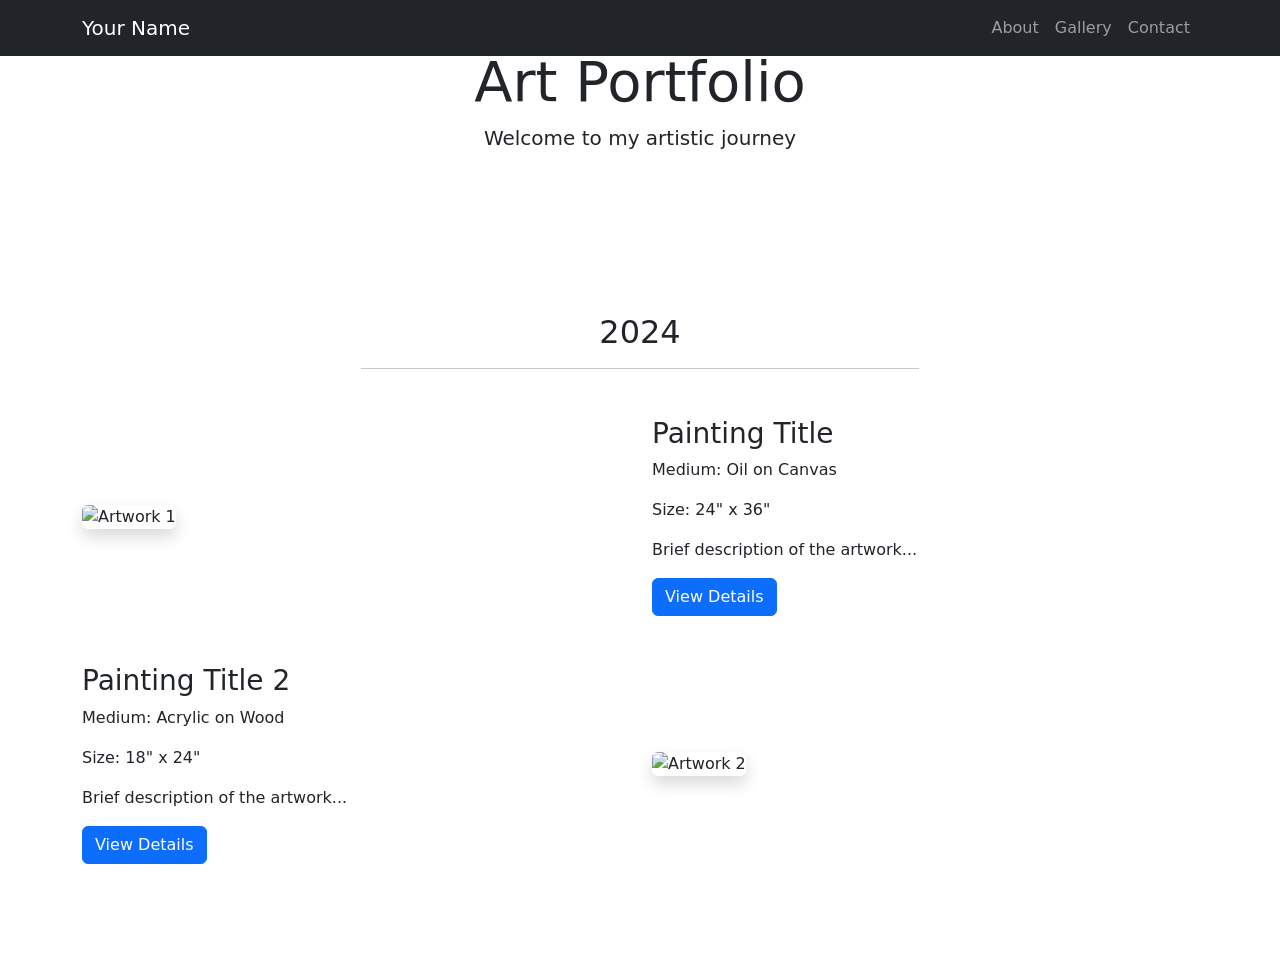
==== index.html @ f644c967 "first commits" ====
<!DOCTYPE html>
<html lang="en">
<head>
    <meta charset="UTF-8">
    <meta name="viewport" content="width=device-width, initial-scale=1.0">
    <title>Artist Portfolio</title>
    <link href="https://cdn.jsdelivr.net/npm/bootstrap@5.3.0/dist/css/bootstrap.min.css" rel="stylesheet">
    <link href="css/style.css" rel="stylesheet">
</head>
<body>
    <!-- Navigation -->
    <nav class="navbar navbar-expand-lg navbar-dark bg-dark fixed-top">
        <div class="container">
            <a class="navbar-brand" href="#">Your Name</a>
            <div class="navbar-nav ms-auto">
                <a class="nav-link" href="#about">About</a>
                <a class="nav-link" href="#gallery">Gallery</a>
                <a class="nav-link" href="#contact">Contact</a>
            </div>
        </div>
    </nav>

    <!-- Hero Section -->
    <header class="hero-section text-center py-5">
        <div class="container">
            <h1 class="display-4">Art Portfolio</h1>
            <p class="lead">Welcome to my artistic journey</p>
        </div>
    </header>

    <!-- Gallery Section -->
    <section id="gallery" class="py-5">
        <div class="container">
            <!-- Year Separator -->
            <div class="year-separator text-center my-5">
                <h2>2024</h2>
                <hr class="w-50 mx-auto">
            </div>

            <!-- Artwork Row - Left -->
            <div class="row align-items-center mb-5">
                <div class="col-md-6">
                    <img src="images/artworks/painting1.jpg" alt="Artwork 1" class="img-fluid rounded shadow">
                </div>
                <div class="col-md-6">
                    <h3>Painting Title</h3>
                    <p>Medium: Oil on Canvas</p>
                    <p>Size: 24" x 36"</p>
                    <p>Brief description of the artwork...</p>
                    <button class="btn btn-primary">View Details</button>
                </div>
            </div>

            <!-- Artwork Row - Right -->
            <div class="row align-items-center mb-5">
                <div class="col-md-6 order-md-2">
                    <img src="images/artworks/painting2.jpg" alt="Artwork 2" class="img-fluid rounded shadow">
                </div>
                <div class="col-md-6 order-md-1">
                    <h3>Painting Title 2</h3>
                    <p>Medium: Acrylic on Wood</p>
                    <p>Size: 18" x 24"</p>
                    <p>Brief description of the artwork...</p>
                    <button class="btn btn-primary">View Details</button>
                </div>
            </div>

            <!-- More artworks... -->
        </div>
    </section>

    <script src="https://cdn.jsdelivr.net/npm/bootstrap@5.3.0/dist/js/bootstrap.bundle.min.js"></script>
    <script src="js/main.js"></script>
</body>
</html>
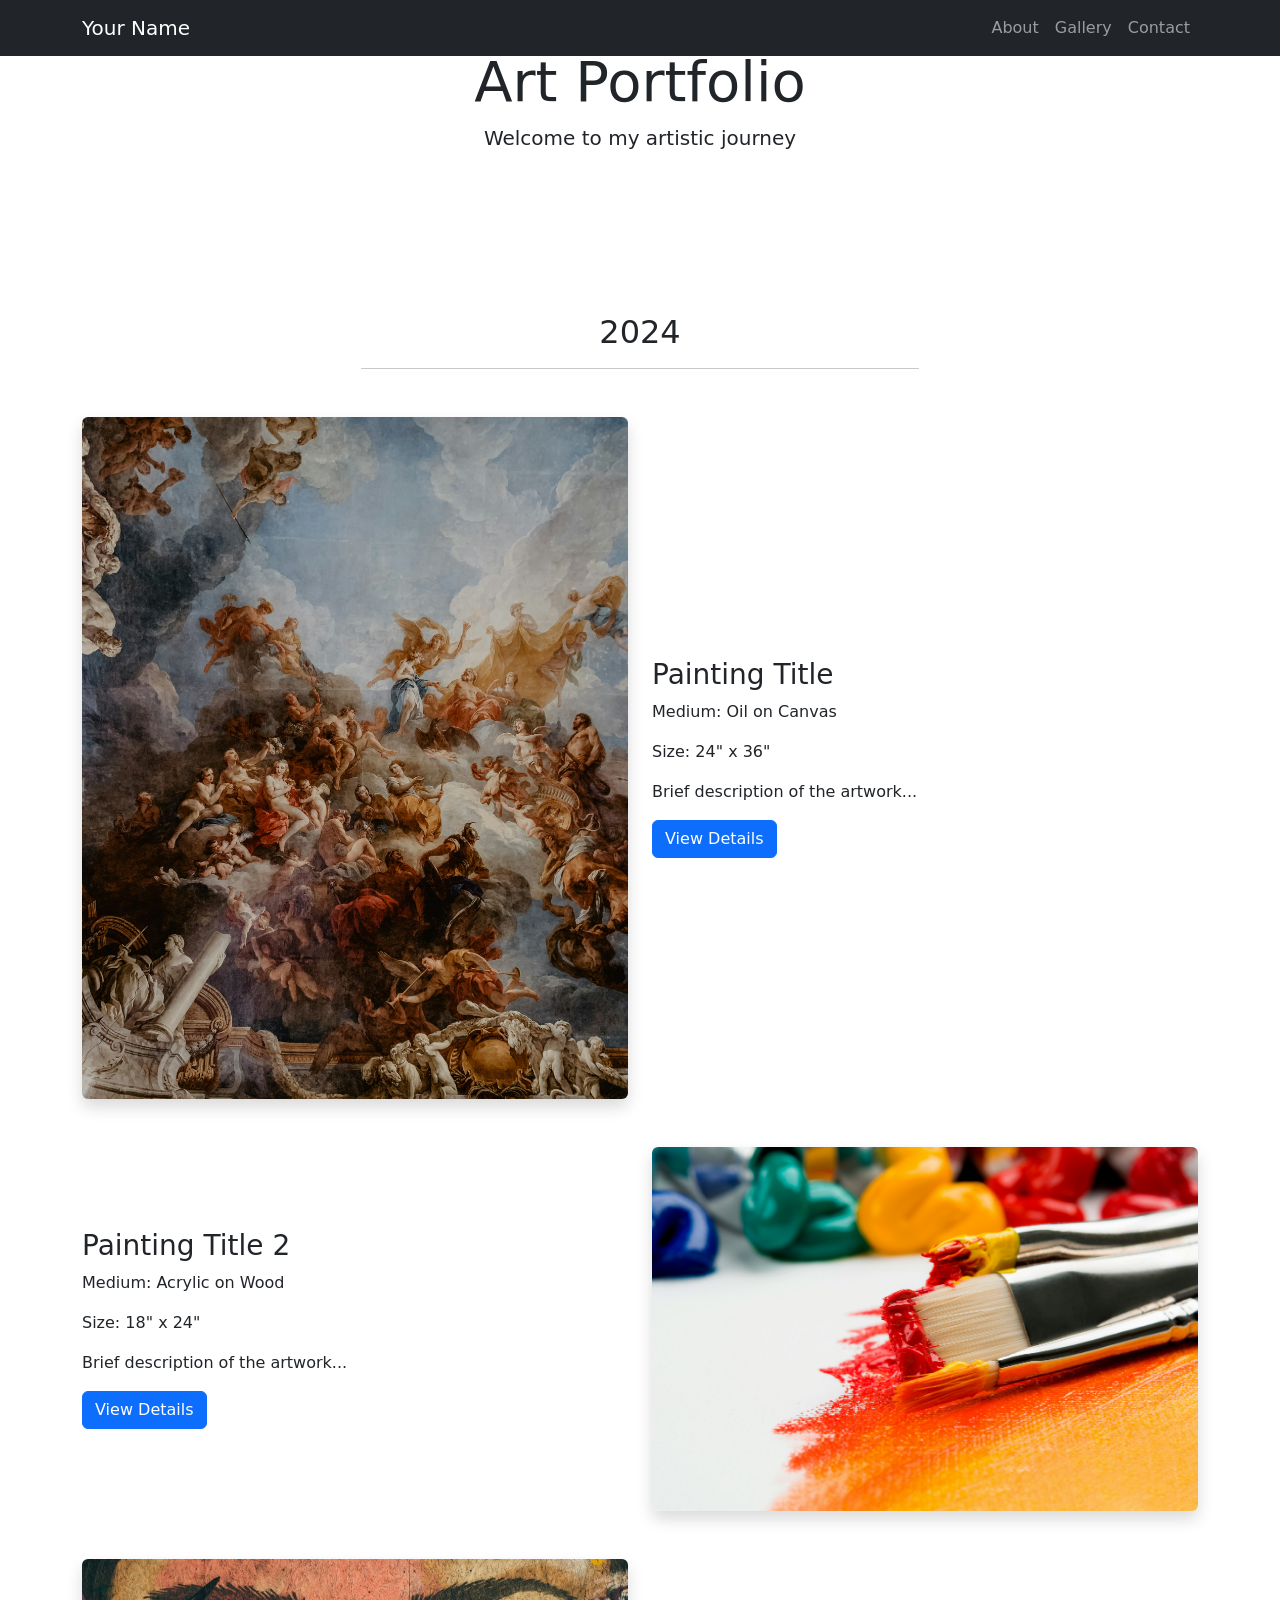
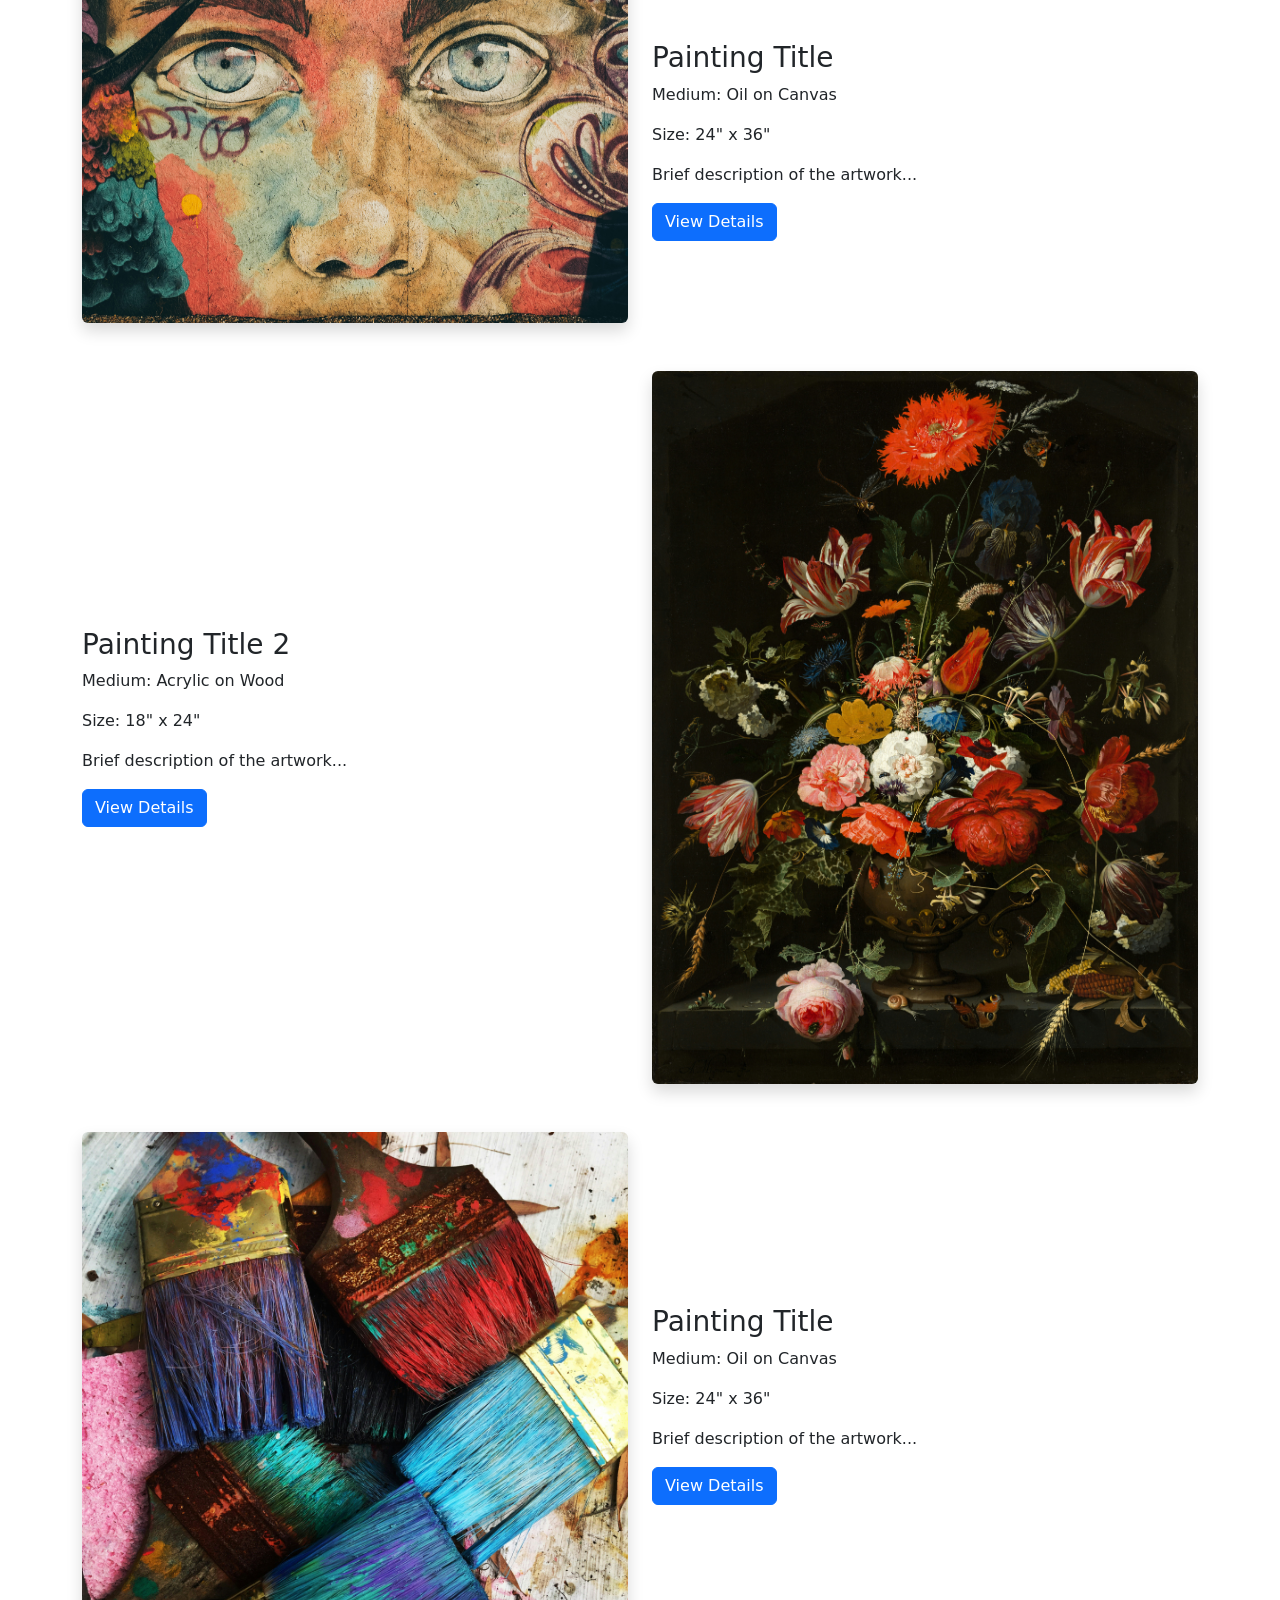
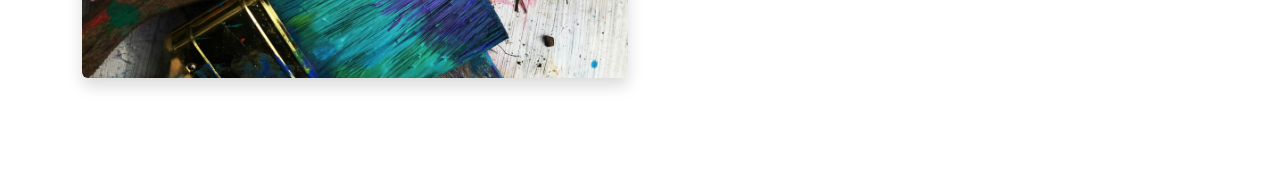
==== commit 74eadcaf: "picture update" ====
--- a/index.html
+++ b/index.html
@@ -40,7 +40,7 @@
             <!-- Artwork Row - Left -->
             <div class="row align-items-center mb-5">
                 <div class="col-md-6">
-                    <img src="images/artworks/painting1.jpg" alt="Artwork 1" class="img-fluid rounded shadow">
+                    <img src="images/adrianna.jpg" alt="Artwork 1" class="img-fluid rounded shadow">
                 </div>
                 <div class="col-md-6">
                     <h3>Painting Title</h3>
@@ -54,7 +54,7 @@
             <!-- Artwork Row - Right -->
             <div class="row align-items-center mb-5">
                 <div class="col-md-6 order-md-2">
-                    <img src="images/artworks/painting2.jpg" alt="Artwork 2" class="img-fluid rounded shadow">
+                    <img src="images/anna.jpg" alt="Artwork 2" class="img-fluid rounded shadow">
                 </div>
                 <div class="col-md-6 order-md-1">
                     <h3>Painting Title 2</h3>
@@ -64,7 +64,45 @@
                     <button class="btn btn-primary">View Details</button>
                 </div>
             </div>
-
+            <!-- Artwork Row - Left -->
+            <div class="row align-items-center mb-5">
+                <div class="col-md-6">
+                    <img src="images/dan.jpg" alt="Artwork 1" class="img-fluid rounded shadow">
+                </div>
+                <div class="col-md-6">
+                    <h3>Painting Title</h3>
+                    <p>Medium: Oil on Canvas</p>
+                    <p>Size: 24" x 36"</p>
+                    <p>Brief description of the artwork...</p>
+                    <button class="btn btn-primary">View Details</button>
+                </div>
+            </div>
+            <!-- Artwork Row - Right -->
+            <div class="row align-items-center mb-5">
+                <div class="col-md-6 order-md-2">
+                    <img src="images/europeana.jpg" alt="Artwork 2" class="img-fluid rounded shadow">
+                </div>
+                <div class="col-md-6 order-md-1">
+                    <h3>Painting Title 2</h3>
+                    <p>Medium: Acrylic on Wood</p>
+                    <p>Size: 18" x 24"</p>
+                    <p>Brief description of the artwork...</p>
+                    <button class="btn btn-primary">View Details</button>
+                </div>
+            </div>
+            <!-- Artwork Row - Left -->
+            <div class="row align-items-center mb-5">
+                <div class="col-md-6">
+                    <img src="images/florida.jpg" alt="Artwork 1" class="img-fluid rounded shadow">
+                </div>
+                <div class="col-md-6">
+                    <h3>Painting Title</h3>
+                    <p>Medium: Oil on Canvas</p>
+                    <p>Size: 24" x 36"</p>
+                    <p>Brief description of the artwork...</p>
+                    <button class="btn btn-primary">View Details</button>
+                </div>
+            </div>
             <!-- More artworks... -->
         </div>
     </section>
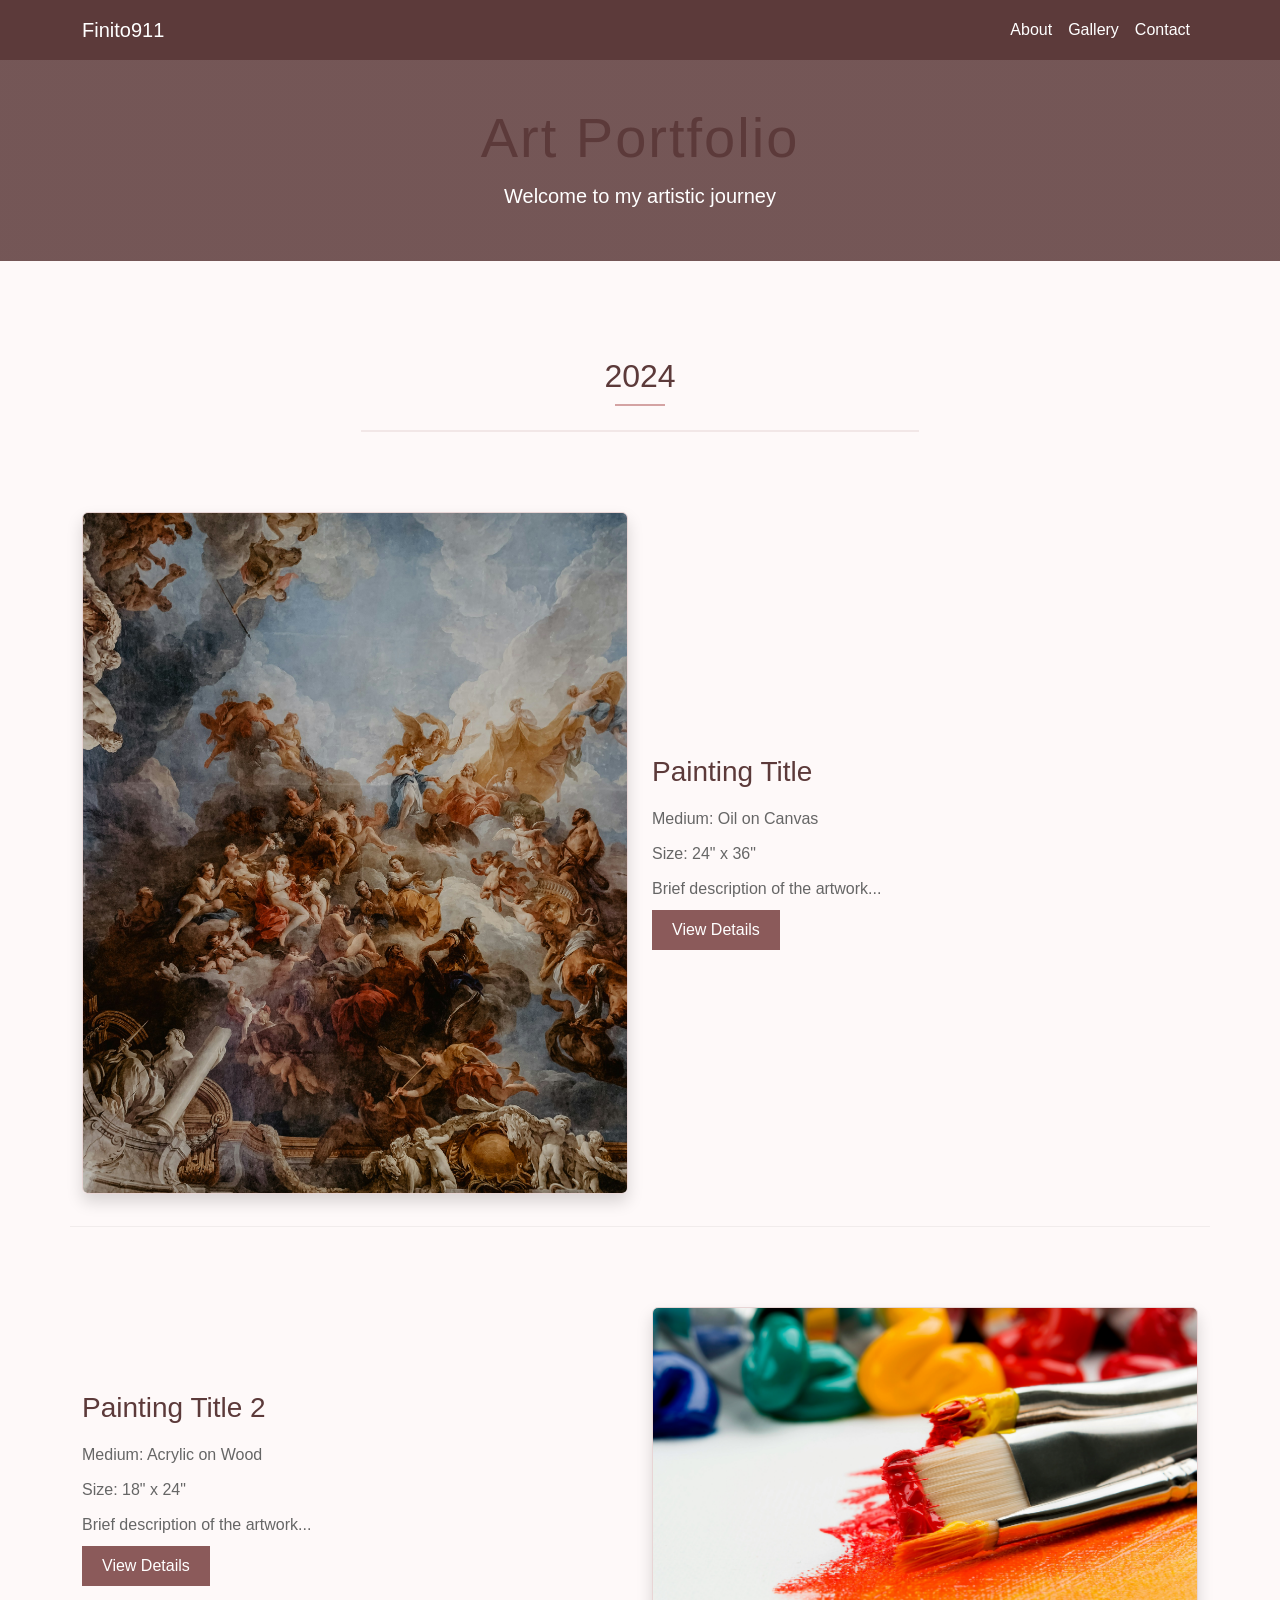
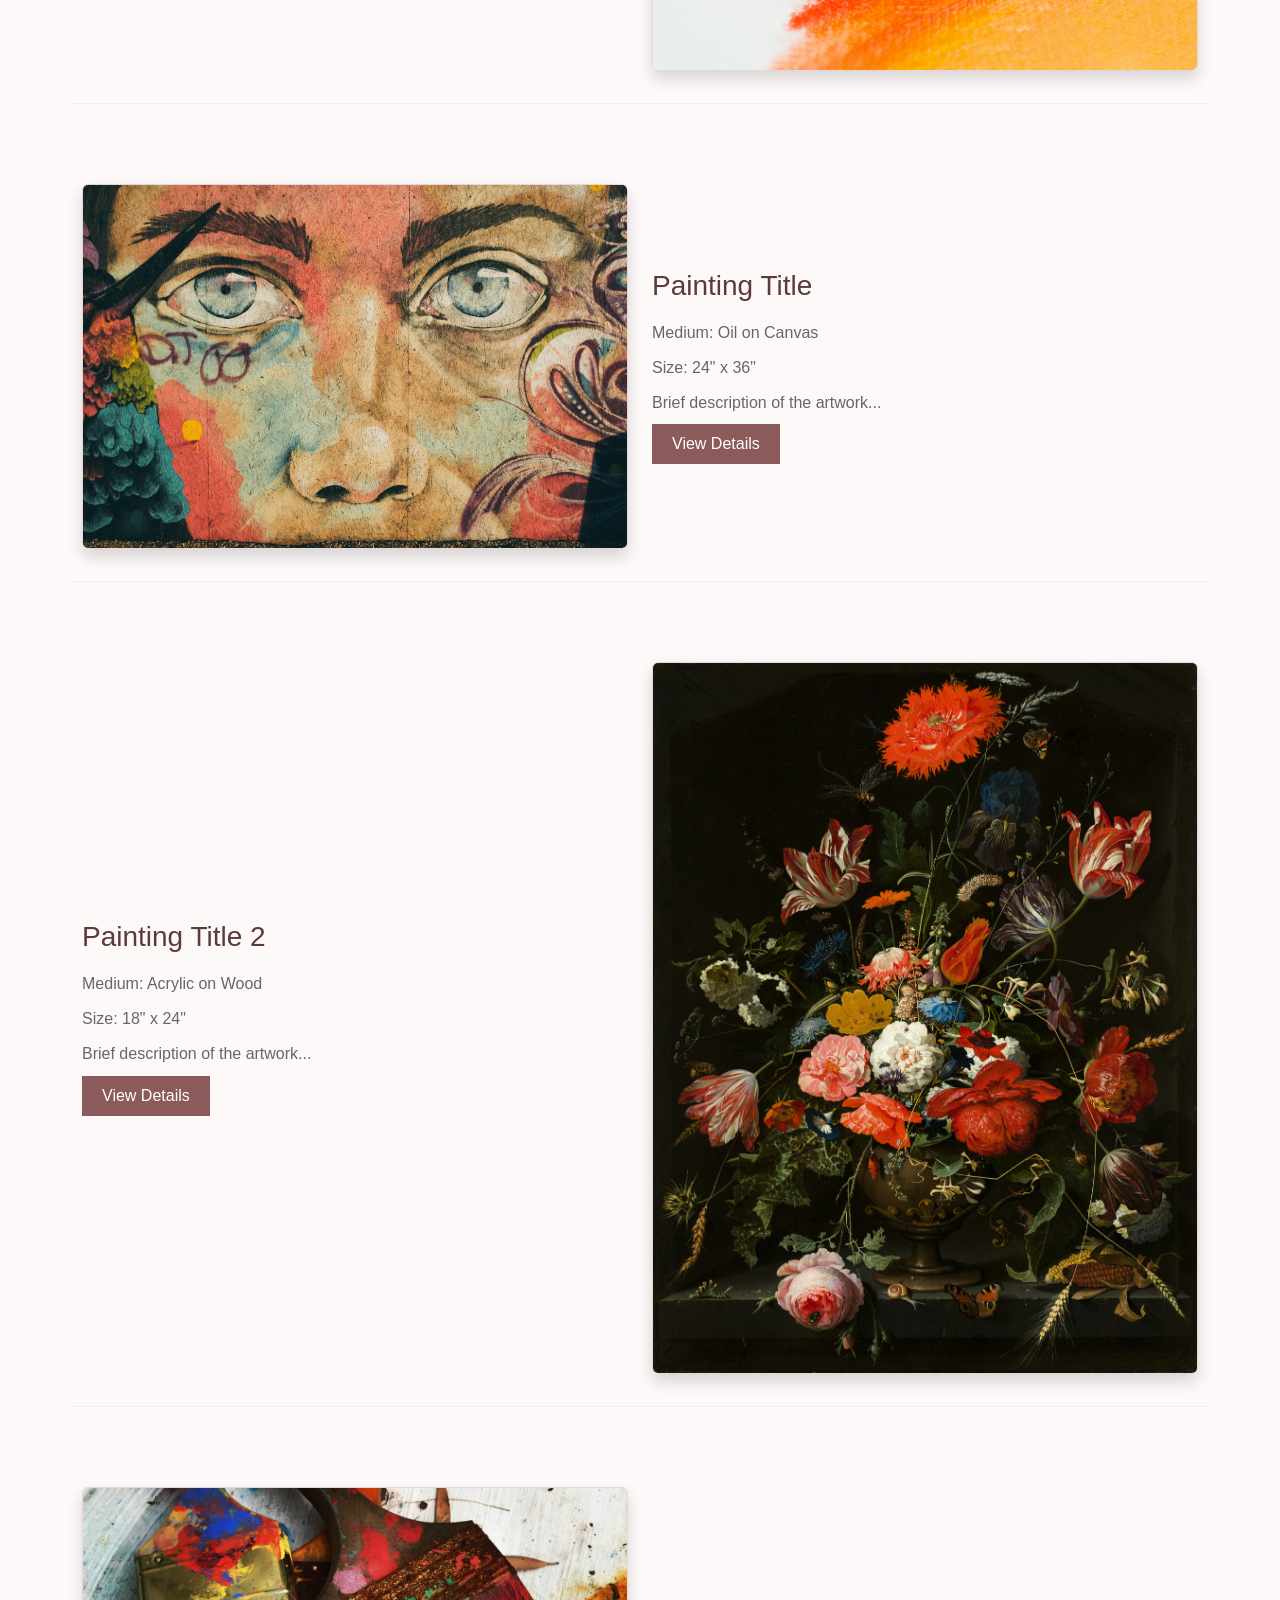
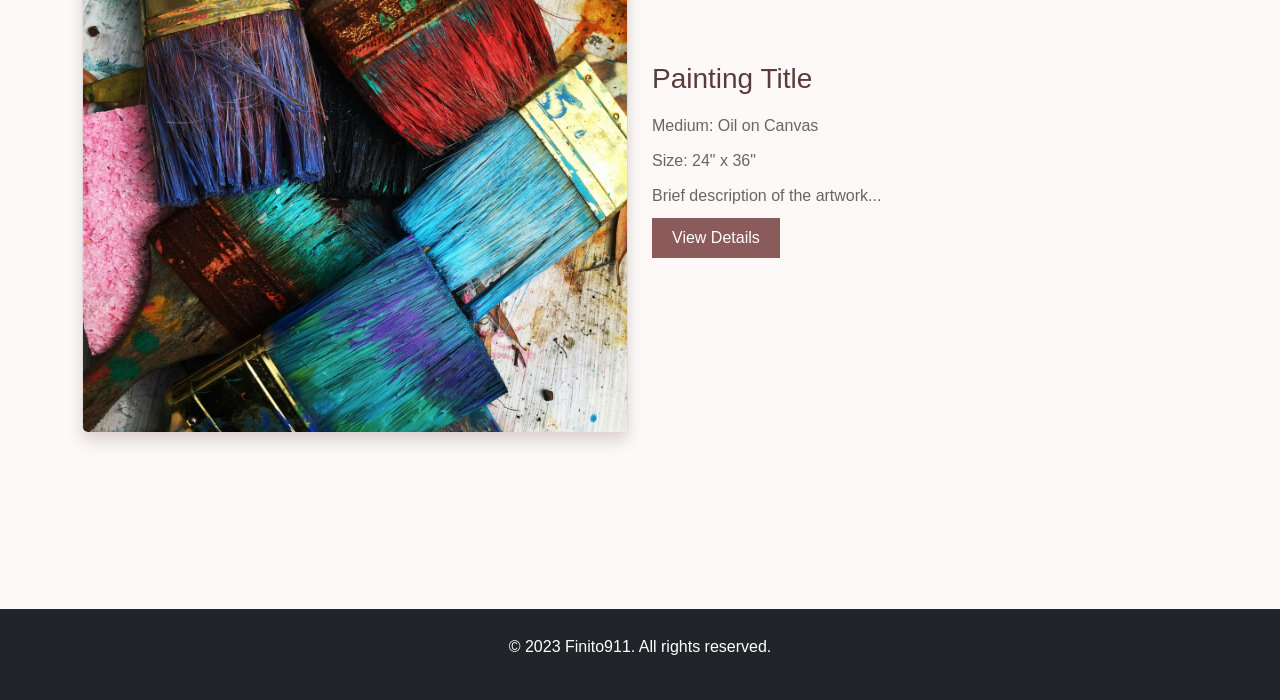
==== commit dccd891a: "Update with local version" ====
--- a/index.html
+++ b/index.html
@@ -11,11 +11,16 @@
     <!-- Navigation -->
     <nav class="navbar navbar-expand-lg navbar-dark bg-dark fixed-top">
         <div class="container">
-            <a class="navbar-brand" href="#">Your Name</a>
-            <div class="navbar-nav ms-auto">
-                <a class="nav-link" href="#about">About</a>
-                <a class="nav-link" href="#gallery">Gallery</a>
-                <a class="nav-link" href="#contact">Contact</a>
+            <a class="navbar-brand" href="index.html">Finito911</a>
+            <button class="navbar-toggler" type="button" data-bs-toggle="collapse" data-bs-target="#navbarNav">
+                <span class="navbar-toggler-icon"></span>
+            </button>
+            <div class="collapse navbar-collapse" id="navbarNav">
+                <div class="navbar-nav ms-auto">
+                    <a class="nav-link" href="about.html">About</a>
+                    <a class="nav-link" href="gallery.html">Gallery</a>
+                    <a class="nav-link" href="contact.html">Contact</a>
+                </div>
             </div>
         </div>
     </nav>
@@ -47,7 +52,7 @@
                     <p>Medium: Oil on Canvas</p>
                     <p>Size: 24" x 36"</p>
                     <p>Brief description of the artwork...</p>
-                    <button class="btn btn-primary">View Details</button>
+                    <a href="artworks/painting1.html" class="btn btn-primary">View Details</a>
                 </div>
             </div>
 
@@ -107,6 +112,13 @@
         </div>
     </section>
 
+    <!-- Footer -->
+    <footer class="bg-dark text-white text-center py-4 mt-5">
+        <div class="container">
+            <p>&copy; 2023 Finito911. All rights reserved.</p>
+        </div>
+    </footer>
+
     <script src="https://cdn.jsdelivr.net/npm/bootstrap@5.3.0/dist/js/bootstrap.bundle.min.js"></script>
     <script src="js/main.js"></script>
 </body>
--- a/css/style.css
+++ b/css/style.css
@@ -0,0 +1,229 @@
+/* Calming Red/White Color Palette */
+:root {
+    --primary-color: #8B5A5A; /* Muted terracotta */
+    --secondary-color: #B88B8B; /* Soft rose */
+    --accent-color: #D4A3A3; /* Light coral */
+    --light-bg: #FEF9F9; /* Very light pinkish-white */
+    --dark-bg: #5C3A3A; /* Deep muted red */
+    --text-color: #4A3A3A; /* Dark brownish-red */
+    --light-text: #FFFFFF; /* Pure white */
+    --border-color: #E8D5D5; /* Light pink border */
+}
+
+/* Global Styles */
+body {
+    background-color: var(--light-bg);
+    color: var(--text-color);
+    font-family: 'Segoe UI', Tahoma, Geneva, Verdana, sans-serif;
+    line-height: 1.7;
+}
+
+/* Navigation */
+.navbar {
+    background-color: var(--dark-bg) !important;
+}
+
+.navbar-brand, .nav-link {
+    color: var(--light-text) !important;
+    font-weight: 300;
+}
+
+.nav-link:hover {
+    color: var(--accent-color) !important;
+}
+
+.nav-link.active {
+    color: var(--accent-color) !important;
+    border-bottom: 2px solid var(--accent-color);
+}
+
+/* Hero Section */
+.hero-section {
+    background: linear-gradient(rgba(92, 58, 58, 0.85), rgba(92, 58, 58, 0.85)), url('https://images.unsplash.com/photo-1579783902614-a3fb3927b6a5?ixlib=rb-4.0.3&ixid=M3wxMjA3fDB8MHxwaG90by1wYWdlfHx8fGVufDB8fHx8fA%3D%3D&auto=format&fit=crop&w=1500&q=80') center/cover no-repeat;
+    color: var(--light-text);
+    padding: 120px 0 80px 0;
+    margin-top: 56px;
+}
+
+.hero-section h1 {
+    font-weight: 300;
+    letter-spacing: 2px;
+}
+
+.hero-section .lead {
+    font-weight: 300;
+    font-size: 1.25rem;
+    max-width: 600px;
+    margin: 0 auto;
+}
+
+/* Year Separator */
+.year-separator h2 {
+    font-weight: 300;
+    color: var(--dark-bg);
+    position: relative;
+    display: inline-block;
+    padding-bottom: 10px;
+}
+
+.year-separator h2:after {
+    content: '';
+    position: absolute;
+    bottom: 0;
+    left: 50%;
+    transform: translateX(-50%);
+    width: 50px;
+    height: 2px;
+    background-color: var(--accent-color);
+}
+
+.year-separator hr {
+    border: 1px solid var(--border-color);
+    opacity: 0.5;
+}
+
+/* Artwork Rows */
+.row.align-items-center {
+    padding: 2rem 0;
+    border-bottom: 1px solid rgba(0,0,0,0.05);
+}
+
+.row.align-items-center:last-child {
+    border-bottom: none;
+}
+
+.row.align-items-center h3 {
+    color: var(--dark-bg);
+    font-weight: 400;
+    margin-bottom: 1rem;
+}
+
+.row.align-items-center p {
+    color: #666;
+    margin-bottom: 0.5rem;
+}
+
+.btn-primary {
+    background-color: var(--primary-color);
+    border: none;
+    padding: 8px 20px;
+    border-radius: 0;
+    font-weight: 300;
+    transition: all 0.3s ease;
+}
+
+.btn-primary:hover {
+    background-color: var(--accent-color);
+    transform: translateY(-2px);
+    box-shadow: 0 5px 15px rgba(0,0,0,0.1);
+}
+
+/* About Page Specific */
+.blockquote {
+    font-style: italic;
+    border-left: 4px solid var(--accent-color);
+    padding: 1.5rem 2rem;
+    background-color: rgba(212, 163, 163, 0.1);
+    border-radius: 0;
+    margin: 2rem 0;
+    font-weight: 300;
+    font-size: 1.1rem;
+}
+
+.blockquote-footer {
+    color: var(--primary-color);
+}
+
+.bg-light {
+    background-color: rgba(212, 163, 163, 0.1) !important;
+}
+
+/* Contact Page Specific */
+.card {
+    border: none;
+    border-radius: 0;
+    transition: transform 0.3s ease, box-shadow 0.3s ease;
+    background-color: #fff;
+    box-shadow: 0 5px 15px rgba(0,0,0,0.05);
+}
+
+.card:hover {
+    transform: translateY(-5px);
+    box-shadow: 0 15px 30px rgba(0,0,0,0.1);
+}
+
+.card-img-top {
+    border-radius: 0;
+}
+
+.form-control {
+    border-radius: 0;
+    border: 1px solid var(--border-color);
+    padding: 10px 15px;
+}
+
+.form-control:focus {
+    border-color: var(--primary-color);
+    box-shadow: 0 0 0 0.25rem rgba(139, 90, 90, 0.25);
+}
+
+/* Collaboration Section */
+.bg-light.rounded {
+    background-color: rgba(212, 163, 163, 0.15) !important;
+    border: 1px solid rgba(212, 163, 163, 0.3);
+}
+
+/* Footer */
+footer {
+    background-color: var(--dark-bg) !important;
+    font-weight: 300;
+}
+
+/* Buttons and Links */
+a {
+    color: var(--primary-color);
+    text-decoration: none;
+}
+
+a:hover {
+    color: var(--accent-color);
+}
+
+/* Responsive Adjustments */
+@media (max-width: 768px) {
+    .hero-section {
+        padding: 100px 0 60px 0;
+    }
+    
+    .order-md-1, .order-md-2 {
+        order: inherit !important;
+    }
+    
+    .hero-section h1 {
+        font-size: 2.5rem;
+    }
+    
+    .year-separator h2 {
+        font-size: 1.75rem;
+    }
+}
+
+/* Typography */
+h1, h2, h3, h4, h5 {
+    font-weight: 300;
+    color: var(--dark-bg);
+}
+
+.display-4 {
+    font-weight: 300;
+}
+
+.lead {
+    font-weight: 300;
+}
+
+/* Image styling */
+.img-fluid.rounded.shadow {
+    box-shadow: 0 10px 30px rgba(0,0,0,0.1);
+    border: 1px solid var(--border-color);
+}
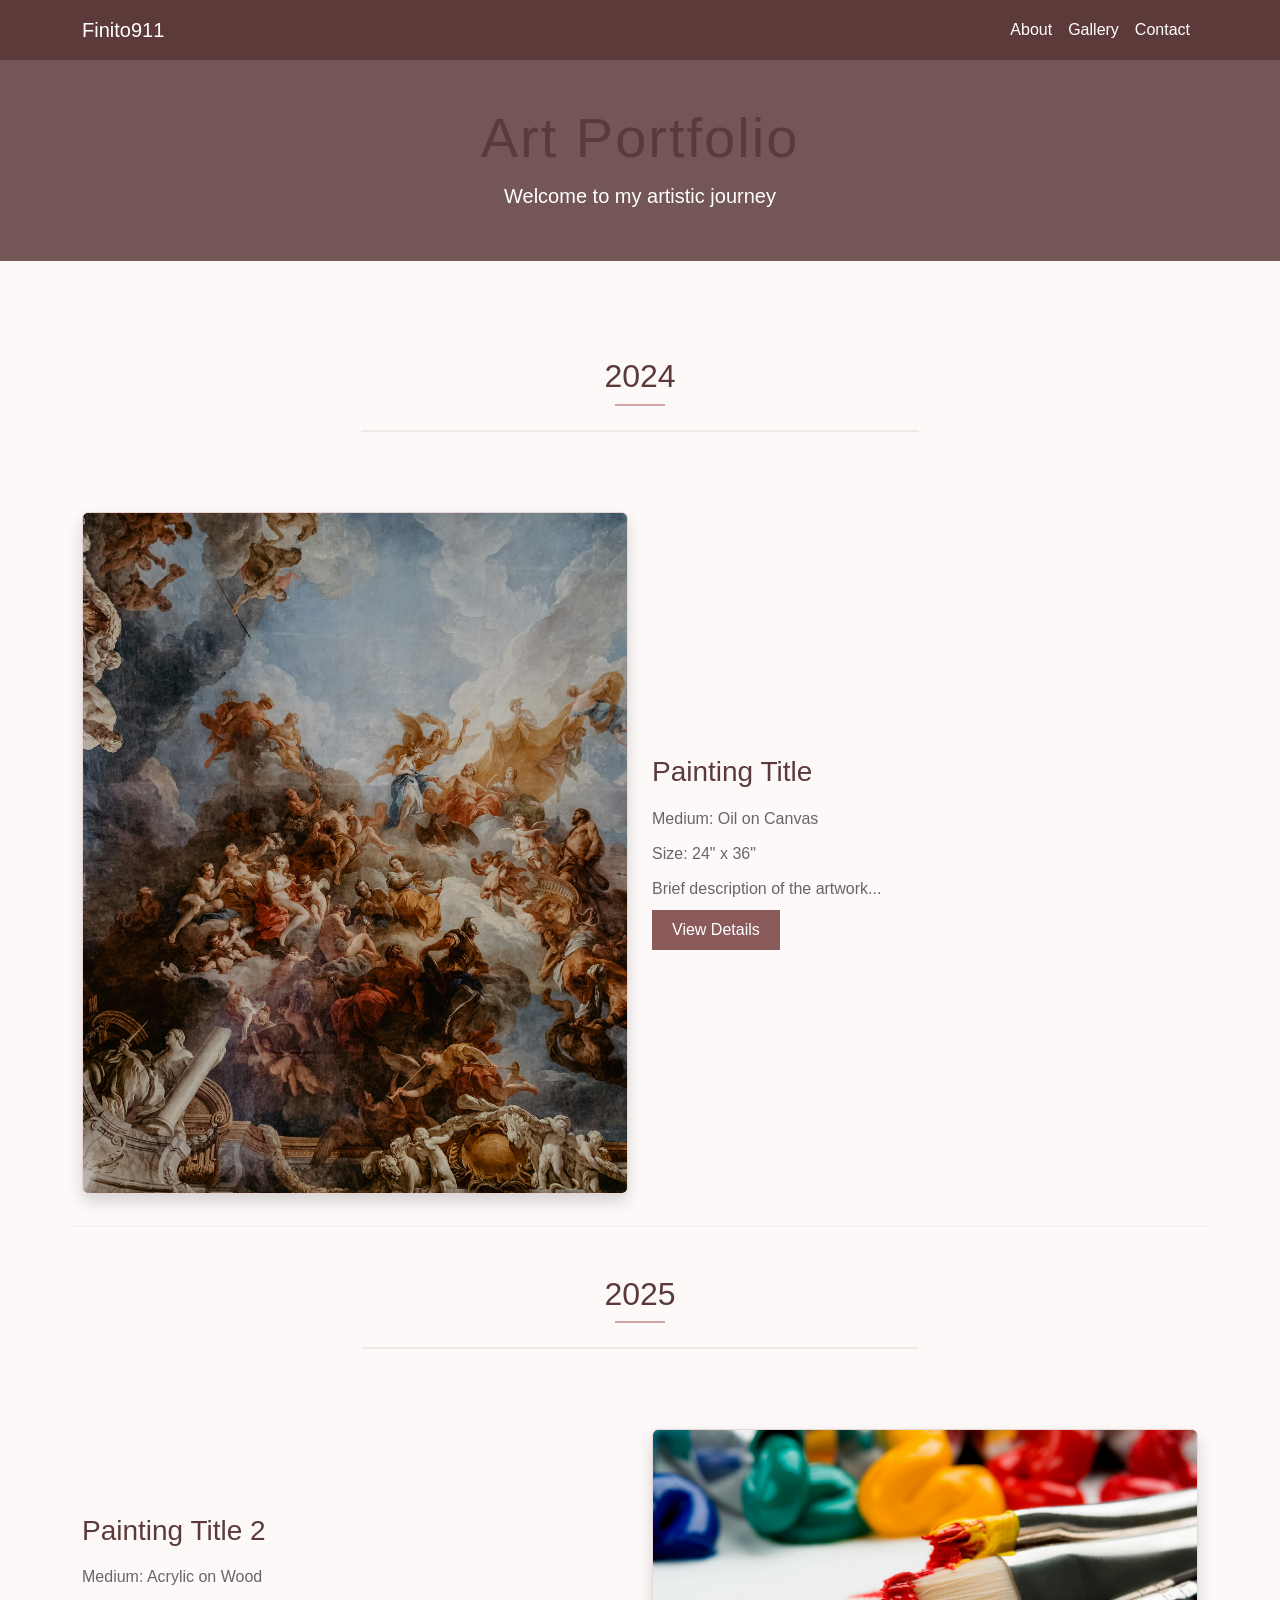
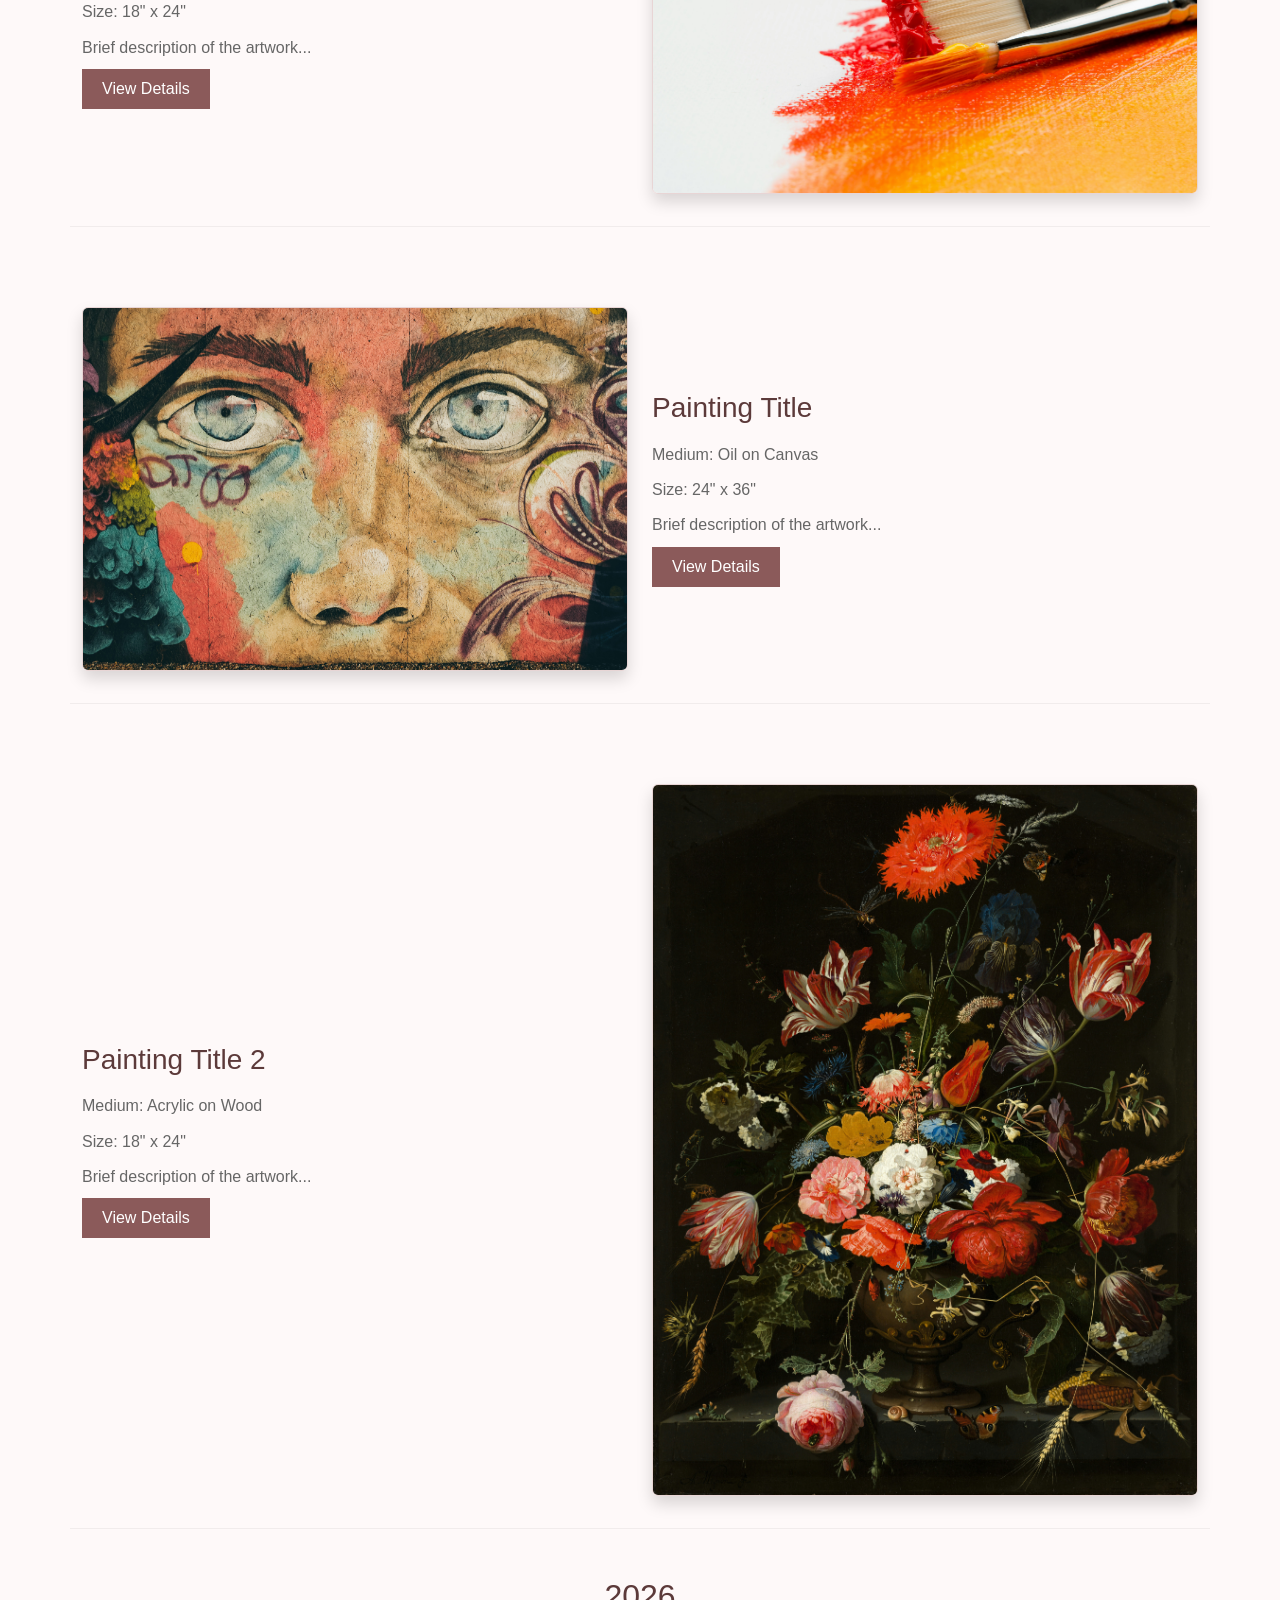
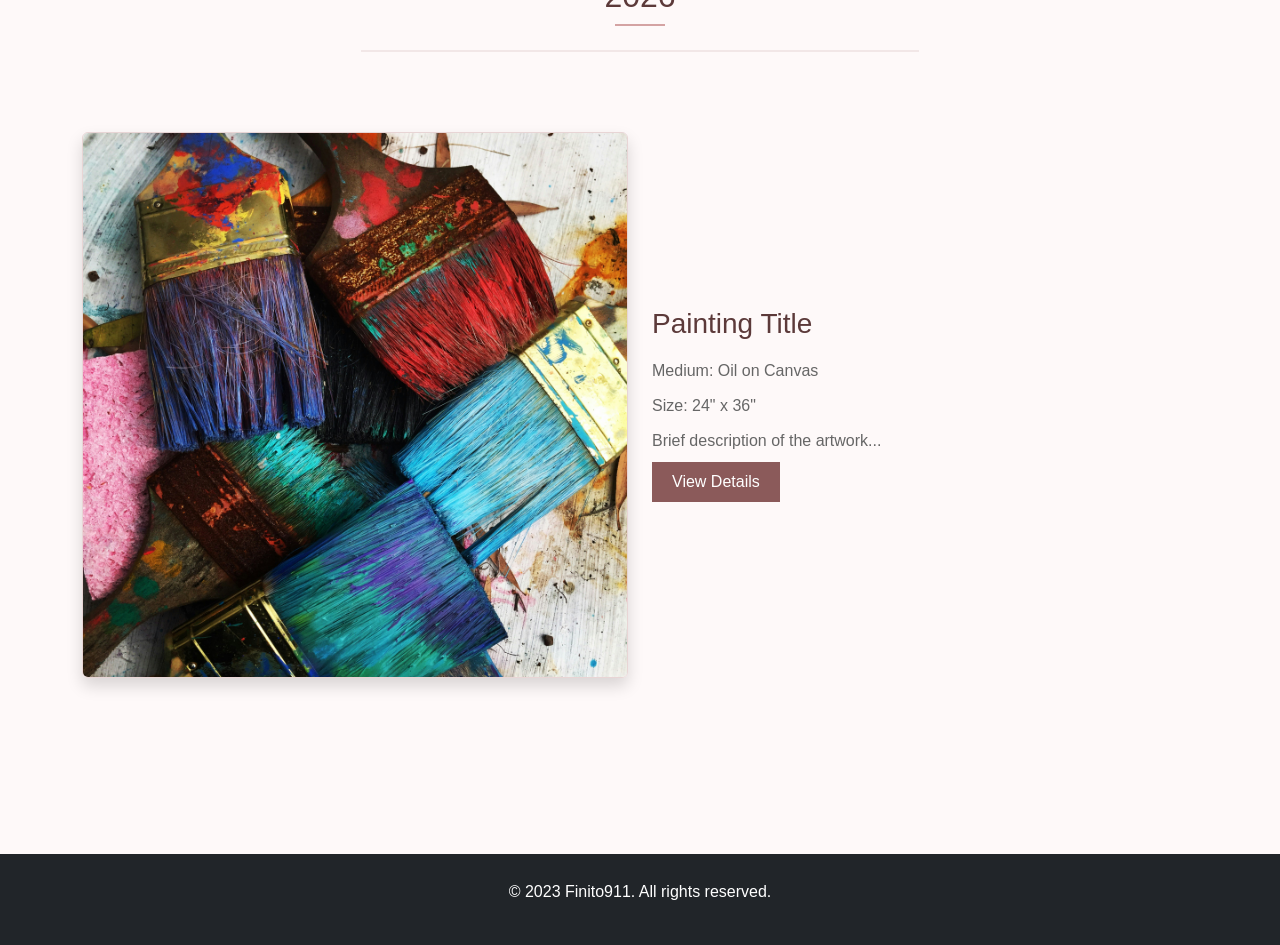
==== commit f9c49b1a: "Add all files v1" ====
--- a/index.html
+++ b/index.html
@@ -55,7 +55,11 @@
                     <a href="artworks/painting1.html" class="btn btn-primary">View Details</a>
                 </div>
             </div>
-
+            <!-- Year Separator -->
+            <div class="year-separator text-center my-5">
+                <h2>2025</h2>
+                <hr class="w-50 mx-auto">
+            </div>
             <!-- Artwork Row - Right -->
             <div class="row align-items-center mb-5">
                 <div class="col-md-6 order-md-2">
@@ -66,7 +70,7 @@
                     <p>Medium: Acrylic on Wood</p>
                     <p>Size: 18" x 24"</p>
                     <p>Brief description of the artwork...</p>
-                    <button class="btn btn-primary">View Details</button>
+                    <a href="artworks/painting2.html" class="btn btn-primary">View Details</a>
                 </div>
             </div>
             <!-- Artwork Row - Left -->
@@ -79,7 +83,7 @@
                     <p>Medium: Oil on Canvas</p>
                     <p>Size: 24" x 36"</p>
                     <p>Brief description of the artwork...</p>
-                    <button class="btn btn-primary">View Details</button>
+                    <a href="artworks/painting3.html" class="btn btn-primary">View Details</a>
                 </div>
             </div>
             <!-- Artwork Row - Right -->
@@ -92,8 +96,13 @@
                     <p>Medium: Acrylic on Wood</p>
                     <p>Size: 18" x 24"</p>
                     <p>Brief description of the artwork...</p>
-                    <button class="btn btn-primary">View Details</button>
+                    <a href="artworks/painting4.html" class="btn btn-primary">View Details</a>
                 </div>
+            </div>
+            <!-- Year Separator -->
+            <div class="year-separator text-center my-5">
+                <h2>2026</h2>
+                <hr class="w-50 mx-auto">
             </div>
             <!-- Artwork Row - Left -->
             <div class="row align-items-center mb-5">
@@ -105,7 +114,7 @@
                     <p>Medium: Oil on Canvas</p>
                     <p>Size: 24" x 36"</p>
                     <p>Brief description of the artwork...</p>
-                    <button class="btn btn-primary">View Details</button>
+                    <a href="artworks/painting5.html" class="btn btn-primary">View Details</a>
                 </div>
             </div>
             <!-- More artworks... -->
--- a/css/style.css
+++ b/css/style.css
@@ -227,3 +227,76 @@
     box-shadow: 0 10px 30px rgba(0,0,0,0.1);
     border: 1px solid var(--border-color);
 }
+
+/* Gallery Styles - MATCHED TO OTHER SECTIONS */
+.container-main {
+    padding: 3rem 0;
+}
+
+.gallery-grid {
+    display: grid;
+    grid-template-columns: repeat(auto-fill, minmax(300px, 1fr));
+    gap: 2rem;
+    padding: 2rem 0;
+    margin-top: 2rem; /* Match top margin from artwork rows */
+}
+
+.gallery-item {
+    background: white;
+    border-radius: 0;
+    overflow: hidden;
+    box-shadow: 0 5px 15px rgba(0,0,0,0.05);
+    transition: transform 0.3s ease, box-shadow 0.3s ease;
+    border: 1px solid var(--border-color);
+}
+
+.gallery-item:hover {
+    transform: translateY(-5px);
+    box-shadow: 0 15px 30px rgba(0,0,0,0.1);
+}
+
+.gallery-image {
+    width: 100%;
+    height: 250px;
+    object-fit: cover;
+    cursor: pointer;
+}
+
+.gallery-caption {
+    padding: 1.5rem;
+    text-align: center;
+}
+
+.gallery-caption h5 {
+    color: var(--dark-bg);
+    font-weight: 400;
+    margin-bottom: 0.5rem;
+    font-size: 1.25rem; /* Match h3 size from artwork rows */
+}
+
+.gallery-caption p {
+    color: #666;
+    font-size: 0.9rem;
+    margin-bottom: 1rem;
+    line-height: 1.6; /* Consistent paragraph spacing */
+}
+
+.btn-view {
+    background-color: var(--primary-color);
+    border: none;
+    padding: 8px 20px;
+    border-radius: 0;
+    font-weight: 300;
+    transition: all 0.3s ease;
+    color: var(--light-text);
+    text-decoration: none;
+    display: inline-block;
+}
+
+.btn-view:hover {
+    background-color: var(--accent-color);
+    transform: translateY(-2px);
+    box-shadow: 0 5px 15px rgba(0,0,0,0.1);
+    color: var(--light-text);
+    text-decoration: none;
+}
